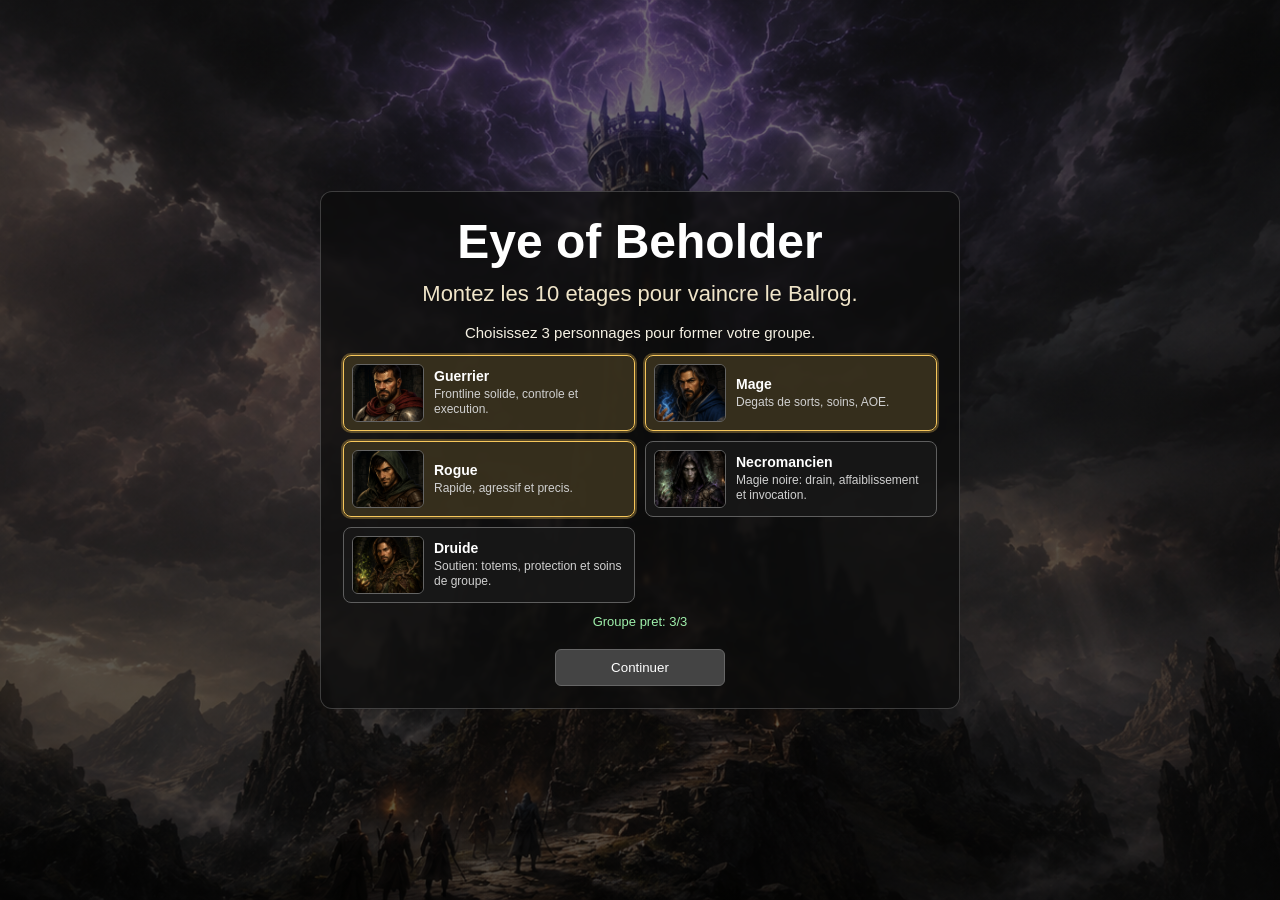
==== index.html @ f9e5e24a "Correction visuelle" ====
﻿<!DOCTYPE html>
<html lang="fr">
<head>
    <meta charset="UTF-8">
    <meta name="viewport" content="width=device-width, initial-scale=1.0">
    <title>Eye of Beholder - Dungeon Crawler</title>
    <link rel="stylesheet" href="css/style.css">
</head>
<body>
    <div id="splash-screen">
        <div id="splash-content">
            <h1>Eye of Beholder</h1>
            <p>Montez les 10 etages pour vaincre le Balrog.</p>
            <p id="splash-party-instructions">Choisissez 3 personnages pour former votre groupe.</p>
            <div id="splash-party-selection"></div>
            <p id="splash-party-status"></p>
            <button id="splash-continue" type="button">Continuer</button>
        </div>
    </div>
    <div id="game-container">
        <div id="main-content">
            <div id="viewport-wrapper">
                <canvas id="game-canvas" width="1280" height="720"></canvas>
                <div id="map-panel">
                    <h3 id="map-panel-title">Plan de l'etage</h3>
                    <div id="map"></div>
                    <div id="controls">
                        <button id="move-up">Haut</button>
                        <button id="move-down">Bas</button>
                        <button id="move-left">Gauche</button>
                        <button id="move-right">Droite</button>
                        <button id="climb-stairs">Monter Escalier</button>
                        <button id="rest">Se Reposer</button>
                        <button id="open-bestiary" type="button">Bestiaire</button>
                    </div>
                </div>
            </div>
            <div id="utility-panel">
                <div id="message-log">
                    <h3>Messages</h3>
                    <div id="messages"></div>
                </div>
            </div>
        </div>
        <div id="character-panel">
            <h3>Personnages</h3>
            <div id="characters"></div>
        </div>
    </div>
    <div id="combat-modal" style="display: none; position: fixed; top: 0; left: 0; width: 100%; height: 100%; background: rgba(0,0,0,0.8); justify-content: center; align-items: center; z-index: 999999;">
        <div id="combat-content" style="background: #333; color: #fff; padding: clamp(10px, 1.4vw, 24px); border-radius: 0; width: 100vw; height: 100vh; min-height: 100vh; max-height: 100vh; overflow-y: auto; display: flex; flex-direction: column; gap: 12px;">
            <div id="combat-modal-monster" style="border: 1px solid #666; padding: 10px; background:#2b2b2b; min-height:84px;">
                <!-- Monster info shown here (top) -->
            </div>

            <div id="combat-modal-center" style="border: 1px solid #666; padding: 10px; background:#222; display:flex; flex:1 1 auto; min-height:0; gap:12px; align-items:stretch;">
                <div id="combat-modal-turn-order" style="width:270px; min-height:160px; border:1px solid #555; border-radius:6px; padding:8px; background:#1a1a1a; display:flex; flex-direction:column;">
                    <h4 style="margin:0 0 8px 0; font-size:14px;">Ordre des tours</h4>
                    <div id="combat-turn-order-list" style="display:flex; flex-direction:column; gap:6px;"></div>
                </div>
                <div id="combat-modal-center-info" style="flex:1 1 auto; min-height:0; display:flex; flex-direction:column;">
                    <div id="combat-modal-active" style="min-height:56px;"></div>
                    <div id="combat-modal-log" style="margin-top:8px; background:#111; padding:6px; color:#fff; min-height:140px; height:auto; flex:1 1 auto; overflow:auto; border-radius:4px;"></div>
                </div>
                <div id="combat-modal-center-actions" style="width:340px; display:grid; grid-template-columns:1fr; gap:8px;">
                    <!-- Action buttons -->
                </div>
            </div>

            <div id="combat-modal-characters" style="border: 1px solid #666; padding: 10px; background:#2b2b2b; display:flex; flex-wrap:wrap; gap:10px; justify-content:center; align-items:stretch; min-height:0; max-height:min(32vh, 300px); overflow-y:auto; overflow-x:hidden;">
                <!-- Character stats displayed here (bottom) -->
            </div>
        </div>
    </div>
    <div id="level-up-modal" style="display: none;">
        <div id="level-up-content">
            <h2>Niveau Superieur !</h2>
            <div id="level-up-info"></div>
            <div id="level-up-choices"></div>
        </div>
    </div>
    <div id="inventory-modal" style="display: none;">
        <div id="inventory-content">
            <h2>Fiche personnage</h2>
            <div id="inventory-character-name"></div>
            <div id="inventory-layout">
                <div class="inventory-section">
                    <h3>Equipement</h3>
                    <div id="inventory-slots"></div>
                </div>
                <div class="inventory-section">
                    <h3 id="inventory-picker-title">Inventaire</h3>
                    <div id="inventory-picker"></div>
                </div>
            </div>
            <button id="inventory-close" type="button">Fermer</button>
        </div>
    </div>
    <div id="chest-modal" style="display: none;">
        <div id="chest-content">
            <h2>Coffre cache</h2>
            <img id="chest-modal-image" src="Images/coffre.png" alt="Coffre cache">
            <div id="chest-modal-description"></div>
            <div id="chest-modal-options"></div>
        </div>
    </div>
    <div id="game-over-modal" style="display: none;">
        <div id="game-over-content">
            <h2>Game Over</h2>
            <p>Tous les heros sont morts. L aventure est terminee.</p>
            <button id="game-over-restart" type="button">Recommencer</button>
        </div>
    </div>
    <script src="js/character.js"></script>
    <script src="js/dungeon.js"></script>
    <script src="js/combat.js"></script>
    <script src="js/game.js"></script>
</body>
</html>
---- css/style.css ----
﻿* {
    box-sizing: border-box;
}

html, body {
    width: 100%;
    height: 100%;
    margin: 0;
}

body {
    font-family: Arial, sans-serif;
    background-color: #000;
    color: #fff;
    overflow: hidden;
}

#splash-screen {
    position: fixed;
    inset: 0;
    z-index: 2000000;
    display: flex;
    justify-content: center;
    align-items: center;
    background:
        linear-gradient(rgba(0, 0, 0, 0.55), rgba(0, 0, 0, 0.65)),
        url('../Images/splashScreend.png') center/cover no-repeat;
}

#splash-content {
    width: min(640px, 92vw);
    padding: 22px;
    border-radius: 12px;
    border: 1px solid rgba(255, 255, 255, 0.2);
    background: rgba(12, 12, 12, 0.75);
    text-align: center;
    backdrop-filter: blur(2px);
}

#splash-content h1 {
    margin: 0 0 10px;
    font-size: clamp(30px, 5vw, 48px);
}

#splash-content p {
    margin: 0;
    font-size: clamp(16px, 2.4vw, 22px);
    line-height: 1.35;
    color: #f0e5c9;
}

#splash-party-instructions {
    margin-top: 14px !important;
    font-size: 15px !important;
    color: #f5f1e3 !important;
}

#splash-party-selection {
    margin-top: 12px;
    display: grid;
    grid-template-columns: repeat(2, minmax(0, 1fr));
    gap: 10px;
}

.splash-class-card {
    width: 100%;
    border: 1px solid #5e5e5e;
    background: rgba(24, 24, 24, 0.9);
    border-radius: 8px;
    padding: 8px;
    display: flex;
    align-items: center;
    gap: 10px;
    text-align: left;
    transition: border-color 0.15s ease, box-shadow 0.15s ease, background-color 0.15s ease;
}

.splash-class-card:hover {
    background: rgba(36, 36, 36, 0.95);
}

.splash-class-card.selected {
    border-color: #f7c75b;
    box-shadow: 0 0 0 2px rgba(247, 199, 91, 0.3);
    background: rgba(58, 50, 30, 0.9);
}

.splash-class-portrait {
    width: 72px;
    height: 58px;
    border: 1px solid #646464;
    border-radius: 6px;
    object-fit: cover;
    object-position: center 30%;
    flex-shrink: 0;
}

.splash-class-text {
    display: flex;
    flex-direction: column;
    gap: 3px;
    min-width: 0;
}

.splash-class-text strong {
    font-size: 14px;
    color: #fff;
}

.splash-class-text span {
    font-size: 12px;
    color: #d0d0d0;
    line-height: 1.25;
}

#splash-party-status {
    margin-top: 10px !important;
    font-size: 13px !important;
    color: #ffb6b6 !important;
    min-height: 18px;
}

#splash-party-status.ready {
    color: #9ff0ab !important;
}

#splash-continue {
    margin-top: 18px;
    min-width: 170px;
}

#splash-continue:disabled {
    opacity: 0.45;
    cursor: not-allowed;
}

h3 {
    margin: 0 0 8px;
    font-size: 16px;
}

#game-container {
    width: 100vw;
    height: 100vh;
    padding: 10px;
    display: flex;
    flex-direction: column;
    gap: 10px;
}

#main-content {
    flex: 1;
    min-height: 0;
    display: flex;
    gap: 10px;
}

#viewport-wrapper {
    position: relative;
    flex: 1;
    min-width: 0;
    min-height: 0;
    border: 1px solid #2f2f2f;
    border-radius: 10px;
    overflow: hidden;
    background: #111;
}

#game-canvas {
    display: block;
    width: 100%;
    height: 100%;
    background-color: #111;
}

#map-panel {
    position: absolute;
    top: 12px;
    left: 12px;
    width: min(920px, calc(100% - 24px));
    padding: 20px;
    border: 1px solid #3a3a3a;
    border-radius: 10px;
    background: rgba(20, 20, 20, 0.92);
    backdrop-filter: blur(2px);
    z-index: 2;
}

#map {
    display: grid;
    grid-template-columns: repeat(4, 1fr);
    grid-template-rows: repeat(3, 102px);
    gap: 11px;
    background-color: #0b0b0b;
    padding: 14px;
    border-radius: 8px;
    margin-bottom: 16px;
}

.room {
    width: 100%;
    height: 100%;
    background-color: #444;
    background-image: url('../Images/pierre.png');
    background-size: cover;
    background-position: center;
    background-repeat: no-repeat;
    border: 1px solid #666;
    border-radius: 4px;
    display: flex;
    align-items: center;
    justify-content: center;
    color: #141414;
    font-weight: 700;
    font-size: 28px;
    text-shadow: 0 1px 0 rgba(255, 255, 255, 0.35);
}

.room.current {
    background-image: url('../Images/BandeHeroes.png');
    background-size: cover;
    background-position: center;
    background-repeat: no-repeat;
    border-color: #6be399;
    box-shadow:
        inset 0 0 0 2px rgba(0, 255, 120, 0.95),
        0 0 8px rgba(63, 234, 142, 0.45);
}

.room.stairs {
    background-image: url('../Images/escalier.png');
    background-size: cover;
    background-position: center;
    background-repeat: no-repeat;
    border-color: #c7a85c;
    box-shadow: inset 0 0 0 1px rgba(255, 210, 120, 0.35);
}

.room.stairs.monster {
    background-image: url('../Images/escalier.png');
    background-size: cover;
    background-position: center;
    background-repeat: no-repeat;
}

.room.stairs.current {
    background-image: url('../Images/BandeHeroes.png');
    background-size: cover;
    background-position: center;
    background-repeat: no-repeat;
    box-shadow:
        inset 0 0 0 2px rgba(0, 255, 120, 0.95),
        0 0 8px rgba(63, 234, 142, 0.45);
}

.room.monster {
    background-image: url('../Images/BandeMonstre.png');
    background-size: cover;
    background-position: center;
    background-repeat: no-repeat;
    border-color: #d2b76f;
    box-shadow: inset 0 0 0 1px rgba(210, 183, 111, 0.45);
    color: #ffffff;
    text-shadow:
        0 2px 2px rgba(0, 0, 0, 0.95),
        0 0 6px rgba(0, 0, 0, 0.9);
}

.room.monster.current {
    background-image: url('../Images/BandeHeroes.png');
    background-size: cover;
    background-position: center;
    background-repeat: no-repeat;
    box-shadow:
        inset 0 0 0 2px rgba(0, 255, 120, 0.95),
        0 0 8px rgba(63, 234, 142, 0.45);
}

.room.rest {
    background-image: url('../Images/pierre.png');
    background-size: cover;
    background-position: center;
    background-repeat: no-repeat;
    border-color: #7ac7cf;
    box-shadow: inset 0 0 0 1px rgba(122, 199, 207, 0.4);
}

.room.rest.current {
    background-image: url('../Images/BandeHeroes.png');
    background-size: cover;
    background-position: center;
    background-repeat: no-repeat;
    box-shadow:
        inset 0 0 0 2px rgba(0, 255, 120, 0.95),
        0 0 8px rgba(63, 234, 142, 0.45);
}

#controls {
    display: grid;
    grid-template-columns: repeat(3, 1fr);
    grid-template-areas:
        '. up .'
        'left down right'
        'stairs rest rest'
        'bestiary bestiary bestiary';
    gap: 6px;
}

#move-up {
    grid-area: up;
}

#move-down {
    grid-area: down;
}

#move-left {
    grid-area: left;
}

#move-right {
    grid-area: right;
}

#climb-stairs {
    grid-area: stairs;
}

#rest {
    grid-area: rest;
}

#open-bestiary {
    grid-area: bestiary;
}

#utility-panel {
    width: 340px;
    max-width: 34vw;
    min-width: 280px;
    min-height: 0;
    display: flex;
    flex-direction: column;
    gap: 10px;
}

#message-log {
    background-color: #1f1f1f;
    border: 1px solid #333;
    border-radius: 10px;
    padding: 10px;
}

#message-log {
    flex: 1;
    min-height: 0;
    display: flex;
    flex-direction: column;
}

#messages {
    flex: 1;
    min-height: 0;
    overflow-y: auto;
    background-color: #101010;
    border-radius: 6px;
    padding: 8px;
}

#character-panel {
    background-color: #1c1c1c;
    border: 1px solid #2f2f2f;
    border-radius: 10px;
    padding: 10px;
    display: flex;
    flex-direction: column;
    min-height: 210px;
    max-height: 38vh;
    overflow: hidden;
}

#characters {
    display: flex;
    flex-direction: row;
    gap: 10px;
    overflow-x: auto;
    overflow-y: hidden;
    padding-bottom: 4px;
}

.character {
    flex: 0 0 280px;
    margin-bottom: 0;
    padding: 10px;
    background-color: #333;
    border: 1px solid #4a4a4a;
    border-radius: 8px;
}

.character-portrait {
    width: 100%;
    height: 140px;
    object-fit: cover;
    object-position: center;
    border-radius: 6px;
    border: 1px solid #555;
    margin-bottom: 8px;
    display: block;
}

.resource-bars {
    margin: 0 0 8px;
    display: flex;
    flex-direction: column;
    gap: 5px;
}

.resource-bars.compact {
    margin: 4px 0 0;
    gap: 4px;
}

.resource-block {
    display: flex;
    flex-direction: column;
    gap: 2px;
}

.resource-row {
    display: flex;
    justify-content: space-between;
    align-items: center;
    font-size: 11px;
    line-height: 1.2;
    color: #d8d8d8;
}

.resource-bars.compact .resource-row {
    font-size: 10px;
}

.resource-bar {
    width: 100%;
    height: 8px;
    border-radius: 999px;
    overflow: hidden;
    border: 1px solid #555;
    background-color: #191919;
}

.resource-bars.compact .resource-bar {
    height: 7px;
}

.resource-fill {
    height: 100%;
    border-radius: inherit;
    transition: width 0.2s ease;
}

.resource-fill-health {
    background: linear-gradient(90deg, #5bd972 0%, #2f994e 100%);
}

.resource-fill-mana {
    background: linear-gradient(90deg, #6ec9ff 0%, #2f69dd 100%);
}

.character-equipment {
    margin-top: 6px;
    font-size: 12px;
    line-height: 1.4;
    color: #ddd;
}

.debuff-status {
    color: #ff9d9d;
    font-size: 12px;
}

.skill-cooldown {
    color: #ffd58a;
    font-size: 12px;
}

.equipped-none {
    color: #999;
}

.equipped-item {
    font-weight: 600;
    display: inline-flex;
    align-items: center;
    gap: 6px;
}

.rarity-tag {
    display: inline-block;
    margin-left: 4px;
    padding: 1px 7px;
    border-radius: 999px;
    border: 1px solid currentColor;
    font-size: 10px;
    letter-spacing: 0.4px;
    text-transform: uppercase;
}

.rarity-common {
    color: #dadada;
}

.rarity-rare {
    color: #5ab3ff;
}

.rarity-epic {
    color: #ffc857;
}

.inventory-button {
    margin-top: 8px;
    width: 100%;
}

#inventory-character-name {
    margin-bottom: 0;
}

#inventory-layout {
    display: grid;
    grid-template-columns: 1fr 1fr;
    gap: 12px;
    flex: 1;
    min-height: 0;
}

.inventory-section {
    background-color: #1b1b1b;
    border: 1px solid #3b3b3b;
    border-radius: 8px;
    padding: 10px;
    display: flex;
    flex-direction: column;
    min-height: 0;
}

.inventory-section h3 {
    margin: 0 0 8px;
    font-size: 22px;
}

.inventory-character-card {
    display: grid;
    grid-template-columns: 220px 1fr;
    gap: 12px;
    background-color: #292929;
    border: 1px solid #474747;
    border-radius: 8px;
    padding: 10px;
    margin-bottom: 12px;
}

.inventory-character-portrait {
    width: 100%;
    height: 220px;
    object-fit: cover;
    object-position: center;
    border-radius: 6px;
    border: 1px solid #666;
    display: block;
}

.inventory-character-meta h3 {
    margin: 0 0 8px;
    font-size: 23px;
}

.inventory-character-meta h3 span {
    font-size: 17px;
    color: #c8c8c8;
    font-weight: 400;
}

.inventory-rename-row {
    display: flex;
    align-items: center;
    gap: 8px;
    margin-bottom: 8px;
}

.inventory-rename-row label {
    font-size: 12px;
    color: #c8c8c8;
    min-width: 36px;
}

.inventory-rename-row input {
    flex: 1;
    min-width: 0;
    background: #151515;
    color: #fff;
    border: 1px solid #575757;
    border-radius: 6px;
    padding: 8px 10px;
    font-size: 13px;
}

.inventory-rename-row input:focus {
    outline: none;
    border-color: #f7c75b;
    box-shadow: 0 0 0 2px rgba(247, 199, 91, 0.2);
}

.inventory-rename-row button {
    padding: 8px 10px;
    min-height: 0;
    font-size: 12px;
}

.inventory-stat-grid {
    display: grid;
    grid-template-columns: repeat(3, minmax(0, 1fr));
    gap: 8px;
    margin-bottom: 8px;
}

.inventory-stat {
    background-color: #1a1a1a;
    border: 1px solid #3f3f3f;
    border-radius: 6px;
    padding: 6px;
    display: flex;
    flex-direction: column;
    gap: 4px;
}

.inventory-stat span {
    font-size: 14px;
    color: #b8b8b8;
    line-height: 1.25;
}

.inventory-stat strong {
    font-size: 15px;
}

.inventory-status {
    margin-top: 6px;
    color: #ffb3b3;
    font-size: 12px;
}

#inventory-slots {
    display: flex;
    flex-direction: column;
    gap: 8px;
    overflow-y: auto;
    min-height: 0;
}

.inventory-slot-row {
    display: flex;
    justify-content: space-between;
    align-items: center;
    gap: 10px;
    background-color: #333;
    border: 1px solid #555;
    border-radius: 6px;
    padding: 8px;
    text-align: left;
}

.inventory-slot-row.selected {
    border-color: #f7c75b;
    box-shadow: 0 0 0 1px rgba(247, 199, 91, 0.35);
    background-color: #35301f;
}

.inventory-slot-row span {
    font-size: 15px;
}

#inventory-picker {
    margin-top: 0;
    display: flex;
    flex-direction: column;
    gap: 8px;
    text-align: left;
    overflow-y: auto;
    min-height: 0;
}

.inventory-picker-toolbar {
    display: flex;
    justify-content: space-between;
    align-items: center;
    gap: 8px;
}

.inventory-picker-toolbar span {
    color: #ddd;
    font-size: 15px;
}

.inventory-picker-toolbar button {
    padding: 6px 10px;
    min-height: 0;
    font-size: 14px;
}

.inventory-hint {
    margin: 0;
    color: #c9c9c9;
    font-size: 15px;
}

.inventory-empty {
    margin: 0;
    color: #9f9f9f;
    font-size: 15px;
}

.inventory-item-row {
    display: flex;
    justify-content: space-between;
    align-items: center;
    gap: 10px;
    border: 1px solid #474747;
    background-color: #2e2e2e;
    border-radius: 6px;
    padding: 7px 8px;
}

.inventory-item-icon {
    width: 48px;
    height: 48px;
    object-fit: contain;
    object-position: center;
    border-radius: 5px;
    border: 1px solid #5b5b5b;
    background: #1f1f1f;
    padding: 3px;
    flex-shrink: 0;
}

.inventory-picker-item-icon {
    width: 42px;
    height: 42px;
    object-fit: contain;
    object-position: center;
    border-radius: 5px;
    border: 1px solid #5b5b5b;
    background: #1f1f1f;
    padding: 2px;
    flex-shrink: 0;
}

.inventory-inline-icon {
    width: 28px;
    height: 28px;
    object-fit: contain;
    object-position: center;
    border-radius: 4px;
    border: 1px solid #5b5b5b;
    background: #1f1f1f;
    padding: 1px;
    flex-shrink: 0;
}

.inventory-item-main {
    display: flex;
    flex-direction: column;
    gap: 3px;
    min-width: 0;
}

.inventory-item-type {
    font-size: 13px;
    color: #b8b8b8;
}

.inventory-item-actions {
    display: flex;
    align-items: center;
    gap: 8px;
}

.inventory-item-qty {
    font-size: 15px;
    color: #d4d4d4;
    font-weight: 600;
}

.inventory-picker-item-row {
    display: flex;
    align-items: center;
    gap: 8px;
}

.inventory-picker-item-row .inventory-main-action {
    flex: 1;
    text-align: left;
    display: inline-flex;
    align-items: center;
    gap: 8px;
}

.inventory-picker-item-label {
    min-width: 0;
    font-size: 16px;
}

#inventory-picker button.rarity-common {
    border-color: #9a9a9a;
}

#inventory-picker button.rarity-rare {
    border-color: #5ab3ff;
    box-shadow: 0 0 0 1px rgba(90, 179, 255, 0.35);
}

#inventory-picker button.rarity-epic {
    border-color: #ffc857;
    box-shadow: 0 0 0 1px rgba(255, 200, 87, 0.35);
}

button {
    padding: 10px;
    background-color: #444;
    color: #fff;
    border: 1px solid #666;
    border-radius: 6px;
    cursor: pointer;
}

button:hover {
    background-color: #666;
}

#level-up-choices button, #inventory-picker button, #inventory-close, .inventory-slot-row button {
    background-color: #555;
    color: #fff;
    padding: 11px 16px;
    border: 1px solid #777;
    border-radius: 5px;
    cursor: pointer;
    font-size: 15px;
    min-height: 44px;
}

#level-up-choices button:hover, #inventory-picker button:hover, #inventory-close:hover, .inventory-slot-row button:hover {
    background-color: #777;
}

#inventory-picker .inventory-drop-button {
    min-height: 0;
    padding: 6px 9px;
    font-size: 12px;
    line-height: 1.1;
    background-color: #6b2f2f;
    border-color: #a55d5d;
    flex: 0 0 auto;
}

#inventory-picker .inventory-drop-button:hover {
    background-color: #8a3d3d;
}

#level-up-choices {
    margin-top: 10px;
    display: flex;
    flex-direction: column;
    gap: 10px;
    text-align: left;
}

#level-up-choices button:disabled {
    opacity: 0.45;
    cursor: not-allowed;
}

.level-up-points-remaining {
    font-size: 14px;
    color: #f7c75b;
    font-weight: 700;
}

.level-up-stat-list {
    display: flex;
    flex-direction: column;
    gap: 8px;
}

.level-up-stat-row {
    display: flex;
    justify-content: space-between;
    align-items: center;
    gap: 10px;
    padding: 8px;
    border: 1px solid #3f3f3f;
    border-radius: 6px;
    background-color: #1a1a1a;
}

.level-up-stat-label {
    display: flex;
    flex-direction: column;
    gap: 2px;
}

.level-up-stat-label strong {
    font-size: 14px;
}

.level-up-stat-label span {
    font-size: 12px;
    color: #b8b8b8;
}

.level-up-stat-controls {
    display: flex;
    align-items: center;
    gap: 8px;
}

.level-up-stat-controls button {
    width: 34px;
    min-height: 34px;
    padding: 0;
    font-size: 18px;
    line-height: 1;
}

.level-up-stat-value {
    min-width: 24px;
    text-align: center;
    font-weight: 700;
}

.level-up-progression-section {
    display: flex;
    flex-direction: column;
    gap: 8px;
    margin-top: 2px;
    padding: 10px;
    border: 1px solid #3f3f3f;
    border-radius: 6px;
    background-color: #171717;
}

.level-up-progression-title {
    margin: 0;
    font-size: 15px;
}

.level-up-progression-subtitle {
    margin: 0;
    font-size: 12px;
    color: #b8b8b8;
}

.level-up-progression-list {
    display: flex;
    flex-direction: column;
    gap: 7px;
}

.level-up-progression-option {
    text-align: left;
    display: flex;
    flex-direction: column;
    gap: 3px;
}

.level-up-progression-option strong {
    font-size: 14px;
}

.level-up-progression-option span {
    font-size: 12px;
    color: #d4d4d4;
}

.level-up-progression-option.selected {
    border-color: #f7c75b;
    background-color: #665128;
}

.level-up-progression-selected {
    font-size: 12px;
    color: #f7c75b;
    font-weight: 700;
}

.level-up-progression-empty {
    padding: 8px;
    font-size: 12px;
    border: 1px dashed #525252;
    border-radius: 5px;
    color: #b8b8b8;
}

.level-up-confirm {
    margin-top: 2px;
}

#combat-modal, #level-up-modal, #inventory-modal, #chest-modal, #game-over-modal {
    position: fixed;
    top: 0;
    left: 0;
    width: 100%;
    height: 100%;
    background-color: rgba(0, 0, 0, 0.8);
    display: flex;
    justify-content: center;
    align-items: center;
    z-index: 10000;
}

#combat-content, #level-up-content, #inventory-content, #chest-content, #game-over-content {
    background-color: #222;
    color: #fff;
    padding: 20px;
    border-radius: 10px;
    width: 450px;
    text-align: center;
    max-height: 80vh;
    overflow-y: auto;
    min-height: 300px;
    display: flex;
    flex-direction: column;
}

#inventory-content {
    width: min(1400px, 98vw);
    min-height: 760px;
    max-height: 96vh;
    text-align: left;
    gap: 0;
    font-size: 16px;
}

#chest-content {
    width: min(620px, 92vw);
    min-height: 0;
    max-height: 90vh;
    text-align: center;
    gap: 10px;
    background-color: #1f1a15;
    border: 1px solid #6b5236;
}

#game-over-content {
    width: min(560px, 92vw);
    min-height: 0;
    gap: 12px;
    background: linear-gradient(180deg, #2b1616 0%, #1d1212 100%);
    border: 1px solid #7b3636;
}

#game-over-content h2 {
    margin: 0;
    font-size: 36px;
    color: #ff9b9b;
}

#game-over-content p {
    margin: 0;
    font-size: 18px;
    line-height: 1.35;
}

#chest-content h2 {
    margin: 0;
}

#chest-modal-image {
    width: min(100%, 480px);
    max-height: 240px;
    object-fit: cover;
    object-position: center;
    border-radius: 8px;
    border: 1px solid #8b6a43;
    align-self: center;
}

#chest-modal-description {
    background: #2b231b;
    border: 1px solid #5f4d39;
    border-radius: 8px;
    padding: 10px;
    color: #f3e6cc;
    text-align: left;
    font-size: 14px;
    line-height: 1.4;
}

#chest-modal-options {
    display: flex;
    flex-direction: column;
    gap: 8px;
}

#chest-modal-options button {
    text-align: left;
}

#chest-modal-options button.chest-danger {
    background-color: #6b2f2f;
    border-color: #a55d5d;
}

#chest-modal-options button.chest-danger:hover {
    background-color: #8a3d3d;
}

#inventory-content h2 {
    margin: 0 0 12px;
    font-size: 30px;
}

#inventory-close {
    margin-top: 12px;
}

#combat-modal-info {
    margin-bottom: 20px;
    min-height: 80px;
    color: #fff;
}

#combat-modal-actions {
    display: grid;
    grid-template-columns: repeat(2, 1fr);
    gap: 8px;
    margin-top: 15px;
    flex-grow: 1;
}

#combat-modal-monster,
#combat-modal-center,
#combat-modal-center-info {
    color: #fff;
}

#combat-modal-monster {
    display: flex;
    flex-wrap: wrap;
    gap: 10px;
    justify-content: center;
    align-items: stretch;
    max-height: min(34vh, 320px);
    overflow-y: auto;
    overflow-x: hidden;
    padding-right: 4px;
}

#combat-modal-log {
    font-size: 13px;
    line-height: 1.35;
    text-align: left;
    white-space: pre-wrap;
    overflow-wrap: anywhere;
}

#combat-modal-log > div {
    margin-bottom: 2px;
}

#combat-modal-log > div:last-child {
    margin-bottom: 0;
}

#combat-modal-center-actions {
    align-content: start;
    align-items: start;
    grid-auto-rows: max-content;
}

#combat-modal-center-actions button {
    background-color: #666;
    color: #fff;
    padding: 10px;
    border-radius: 5px;
    border: 1px solid #888;
    cursor: pointer;
}

#combat-turn-order-list {
    max-height: 420px;
    overflow-y: auto;
    padding-right: 2px;
}

.turn-order-item {
    display: flex;
    align-items: center;
    gap: 8px;
    padding: 6px;
    border-radius: 6px;
    border: 1px solid #444;
    background: #262626;
}

.turn-order-item.turn-order-character {
    border-left: 3px solid #4f8bdc;
}

.turn-order-item.turn-order-monster {
    border-left: 3px solid #b95757;
}

.turn-order-item.turn-order-summon {
    border-left: 3px solid #6dbb76;
}

.turn-order-item.active {
    border-color: #f7c75b;
    box-shadow: 0 0 0 2px rgba(247, 199, 91, 0.35);
    background: #3a331f;
}

.turn-order-portrait {
    width: 36px;
    height: 36px;
    border-radius: 4px;
    border: 1px solid #666;
    object-fit: cover;
    object-position: center;
    display: block;
    flex-shrink: 0;
}

.turn-order-meta {
    display: flex;
    flex-direction: column;
    align-items: flex-start;
    min-width: 0;
}

.turn-order-name {
    font-size: 12px;
    line-height: 1.2;
    white-space: nowrap;
    overflow: hidden;
    text-overflow: ellipsis;
    max-width: 110px;
}

.turn-order-initiative {
    font-size: 10px;
    color: #bbb;
    line-height: 1.2;
}

.turn-order-empty {
    color: #999;
    font-size: 12px;
}

#combat-modal-characters .character-mini {
    background-color: #333;
    padding: 8px;
    border-radius: 6px;
    min-width: 260px;
    width: clamp(260px, 30vw, 420px);
    max-width: 420px;
    min-height: 250px;
    flex: 0 1 clamp(260px, 30vw, 420px);
    border: 1px solid #555;
    transition: border-color 0.2s ease, box-shadow 0.2s ease, background-color 0.2s ease;
    display: flex;
    flex-direction: column;
    gap: 6px;
    text-align: left;
}

#combat-modal-characters .character-mini.active-turn {
    border-color: #f7c75b;
    box-shadow: 0 0 0 2px rgba(247, 199, 91, 0.35);
    background-color: #3a331f;
}

#combat-modal-characters .character-mini.summoned-ally-mini {
    border-color: #4e8a57;
    background-color: #29342b;
}

.combat-character-summary-row {
    display: flex;
    align-items: flex-start;
    justify-content: space-between;
    gap: 8px;
}

.combat-character-identity {
    flex: 0 1 42%;
    min-width: 0;
    display: flex;
    flex-direction: column;
    align-items: flex-start;
    text-align: left;
}

.combat-character-name {
    display: block;
    width: 100%;
    font-size: 13px;
    line-height: 1.2;
    white-space: nowrap;
    overflow: hidden;
    text-overflow: ellipsis;
}

.combat-character-role {
    margin-top: 2px;
    font-size: 11px;
    color: #d0d0d0;
    line-height: 1.2;
}

.combat-character-bars {
    flex: 1 1 58%;
    min-width: 0;
}

.combat-character-bars .resource-bars.compact {
    margin: 0;
}

.combat-character-statuses {
    margin-top: 2px;
    display: flex;
    flex-direction: column;
    gap: 2px;
    font-size: 11px;
    line-height: 1.25;
    color: #dddddd;
}

.combat-portrait-wrap {
    position: relative;
    display: block;
    overflow: visible;
}

.combat-character-portrait {
    width: 100%;
    height: auto;
    aspect-ratio: 20 / 9;
    object-fit: cover;
    object-position: center 30%;
    border-radius: 5px;
    border: 1px solid #666;
    margin-bottom: 6px;
    display: block;
}

.character-portrait.status-infected,
.inventory-character-portrait.status-infected,
.combat-character-portrait.status-infected {
    filter: saturate(1.08) hue-rotate(-14deg) brightness(0.96);
    box-shadow: 0 0 0 1px rgba(140, 255, 154, 0.42), 0 0 12px rgba(74, 196, 96, 0.22);
}

.combat-character-portrait.damage-hit,
.combat-monster-portrait.damage-hit {
    animation: damage-hit-flash 420ms ease-out;
}

.combat-damage-number {
    position: absolute;
    left: 50%;
    top: 50%;
    transform: translate(-50%, -50%);
    color: #ff2e2e;
    font-size: 26px;
    font-weight: 900;
    line-height: 1;
    text-shadow: 0 0 2px #000, 0 0 8px rgba(0, 0, 0, 0.9);
    pointer-events: none;
    z-index: 2;
    animation: combat-damage-float 640ms ease-out forwards;
}

@keyframes damage-hit-flash {
    0% {
        transform: translateX(0) scale(1);
        filter: brightness(1);
    }
    18% {
        transform: translateX(-4px) scale(1.03);
        filter: brightness(1.75) saturate(1.3);
    }
    36% {
        transform: translateX(4px) scale(1.03);
    }
    54% {
        transform: translateX(-3px) scale(1.02);
    }
    72% {
        transform: translateX(2px) scale(1.01);
    }
    100% {
        transform: translateX(0) scale(1);
        filter: brightness(1);
    }
}

@keyframes combat-damage-float {
    0% {
        opacity: 0;
        transform: translate(-50%, -40%) scale(0.7);
    }
    15% {
        opacity: 1;
        transform: translate(-50%, -60%) scale(1.05);
    }
    70% {
        opacity: 1;
        transform: translate(-50%, -105%) scale(1);
    }
    100% {
        opacity: 0;
        transform: translate(-50%, -145%) scale(0.92);
    }
}

.combat-monster-row {
    display: flex;
    flex-direction: column;
    align-items: stretch;
    gap: 10px;
    padding: 8px;
    border: 1px solid #555;
    border-radius: 6px;
    background-color: #333;
    min-width: 230px;
    width: clamp(230px, 28vw, 340px);
    max-width: 340px;
    min-height: 220px;
    flex: 0 1 clamp(230px, 28vw, 340px);
}

.combat-monster-row + .combat-monster-row {
    border-top: none;
}

.combat-monster-portrait {
    width: 100%;
    height: auto;
    aspect-ratio: 20 / 9;
    object-fit: cover;
    object-position: center 30%;
    border-radius: 5px;
    border: 1px solid #666;
    display: block;
    margin-bottom: 6px;
}

.combat-monster-row .combat-portrait-wrap {
    width: 100%;
    height: auto;
}

.combat-monster-details {
    line-height: 1.35;
    color: #f1f1f1;
    font-size: 13px;
}

@media (max-width: 1100px) {
    body {
        overflow: auto;
    }

    #game-container {
        height: auto;
        min-height: 100vh;
    }

    #main-content {
        flex-direction: column;
    }

    #viewport-wrapper {
        min-height: 55vh;
    }

    #utility-panel {
        width: 100%;
        max-width: none;
        min-width: 0;
        flex-direction: row;
    }

    #message-log {
        flex: 1;
        min-height: 220px;
    }

    #character-panel {
        max-height: none;
    }

    .character {
        flex-basis: 240px;
    }
}

@media (max-width: 760px) {
    #splash-content {
        width: min(96vw, 640px);
        padding: 14px;
    }

    #splash-party-selection {
        grid-template-columns: 1fr;
    }

    #utility-panel {
        flex-direction: column;
    }

    #map-panel {
        position: static;
        width: 100%;
        max-width: none;
        border-radius: 0;
        border-left: none;
        border-right: none;
        border-top: none;
        margin-top: 0;
    }

    #viewport-wrapper {
        display: flex;
        flex-direction: column;
    }

    #game-canvas {
        height: 52vh;
    }
}

@media (max-width: 900px) {
    .combat-monster-row {
        min-width: 160px;
        min-height: 190px;
        width: clamp(160px, 46vw, 260px);
        max-width: 260px;
        flex: 0 1 clamp(160px, 46vw, 260px);
    }

    .combat-monster-portrait {
        aspect-ratio: 2 / 1;
    }

    #combat-modal-characters .character-mini {
        min-width: 160px;
        min-height: 210px;
        width: clamp(160px, 46vw, 260px);
        max-width: 260px;
        flex: 0 1 clamp(160px, 46vw, 260px);
    }

    .combat-character-portrait {
        aspect-ratio: 2 / 1;
    }

    .combat-character-summary-row {
        gap: 6px;
    }

    .combat-character-name {
        font-size: 12px;
    }

    .combat-character-role {
        font-size: 10px;
    }

    .combat-character-statuses {
        font-size: 10px;
    }

    #combat-modal-center {
        flex-direction: column;
    }

    #combat-modal-turn-order {
        width: 100% !important;
    }

    #combat-turn-order-list {
        max-height: none;
        display: grid;
        grid-template-columns: repeat(auto-fill, minmax(135px, 1fr));
        gap: 6px;
    }

    .turn-order-name {
        max-width: 100%;
    }
}

@media (max-width: 1000px) {
    #inventory-layout {
        grid-template-columns: 1fr;
    }

    .inventory-character-card {
        grid-template-columns: 180px 1fr;
    }

    .inventory-stat-grid {
        grid-template-columns: repeat(2, minmax(0, 1fr));
    }

    #inventory-content {
        min-height: 0;
    }
}

@media (max-width: 680px) {
    .inventory-character-card {
        grid-template-columns: 1fr;
    }

    .inventory-character-portrait {
        height: 190px;
    }

    .inventory-rename-row {
        flex-wrap: wrap;
    }

    .inventory-rename-row label {
        min-width: 100%;
    }
}

body.bestiary-page {
    overflow: auto;
    background: radial-gradient(circle at top, #1f1f1f 0%, #090909 62%);
}

.bestiary-layout {
    min-height: 100vh;
    padding: 18px;
    display: flex;
    flex-direction: column;
    gap: 14px;
}

.bestiary-header {
    display: flex;
    justify-content: space-between;
    align-items: center;
    gap: 10px;
}

.bestiary-header h1 {
    margin: 0;
    font-size: 28px;
}

.bestiary-subtitle {
    margin: 4px 0 0;
    color: #cbcbcb;
    font-size: 14px;
}

.bestiary-link {
    color: #fff;
    text-decoration: none;
    border: 1px solid #666;
    border-radius: 6px;
    padding: 8px 12px;
    background: #343434;
}

.bestiary-link:hover {
    background: #4e4e4e;
}

.bestiary-table-wrap {
    border: 1px solid #3a3a3a;
    border-radius: 10px;
    overflow: auto;
    background: rgba(20, 20, 20, 0.9);
}

.bestiary-table {
    width: 100%;
    border-collapse: collapse;
    min-width: 760px;
}

.bestiary-table th,
.bestiary-table td {
    border-bottom: 1px solid #3f3f3f;
    padding: 10px;
    text-align: left;
    vertical-align: top;
}

.bestiary-table th {
    background: #191919;
    font-size: 13px;
    letter-spacing: 0.2px;
}

.bestiary-table tr:last-child td {
    border-bottom: none;
}

.bestiary-monster-cell {
    display: flex;
    align-items: center;
    gap: 10px;
}

.bestiary-monster-image {
    width: 66px;
    height: 66px;
    object-fit: cover;
    object-position: center;
    border-radius: 6px;
    border: 1px solid #666;
    flex-shrink: 0;
}

.bestiary-abilities {
    margin: 0;
    padding-left: 16px;
}

.bestiary-abilities li {
    margin: 0 0 4px;
}

@media (max-width: 820px) {
    .bestiary-layout {
        padding: 12px;
    }

    .bestiary-header {
        flex-direction: column;
        align-items: flex-start;
    }
}
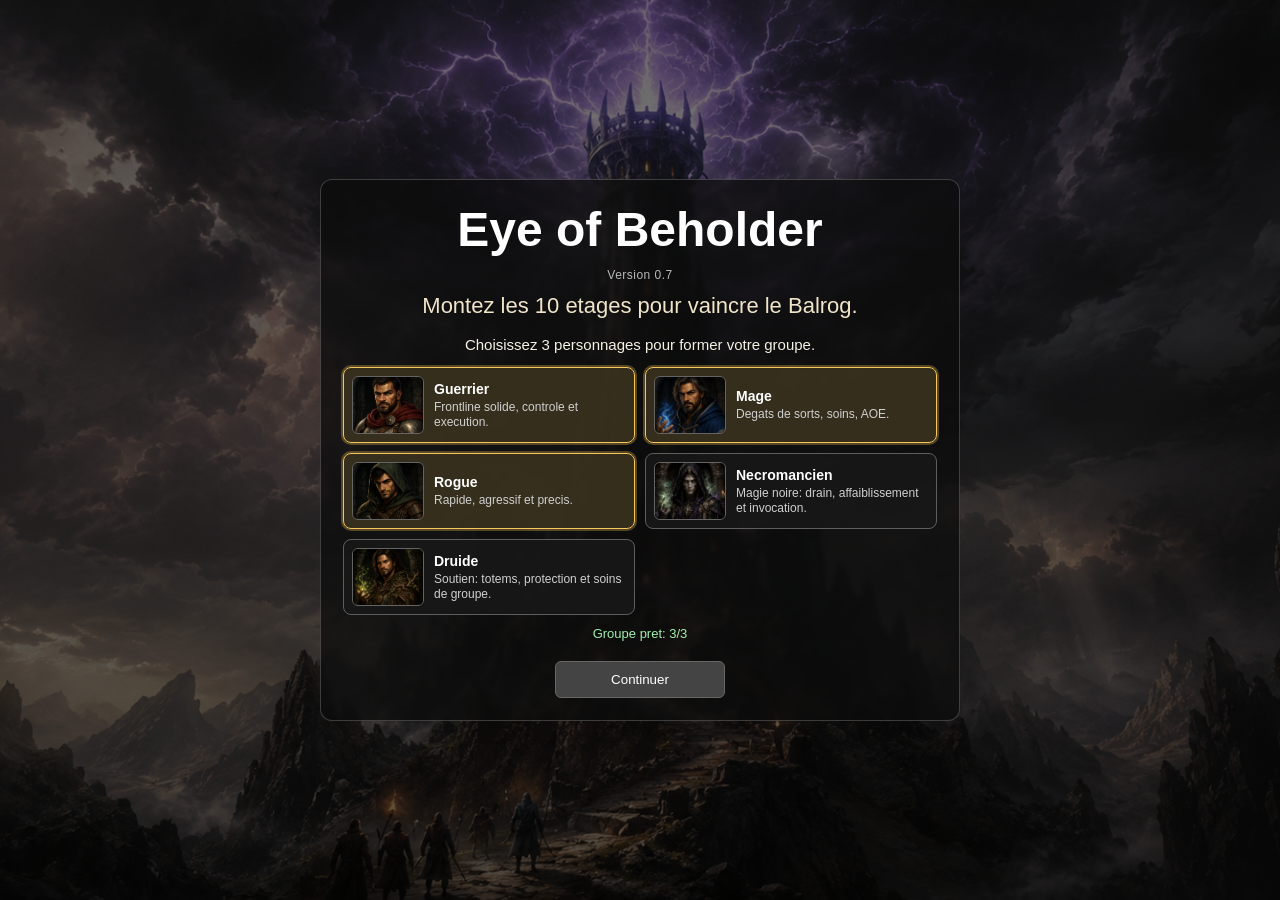
==== commit 44021fa1: "ajout expérience" ====
--- a/index.html
+++ b/index.html
@@ -10,6 +10,7 @@
     <div id="splash-screen">
         <div id="splash-content">
             <h1>Eye of Beholder</h1>
+            <p id="splash-version">Version 0.7</p>
             <p>Montez les 10 etages pour vaincre le Balrog.</p>
             <p id="splash-party-instructions">Choisissez 3 personnages pour former votre groupe.</p>
             <div id="splash-party-selection"></div>
@@ -31,7 +32,6 @@
                         <button id="move-right">Droite</button>
                         <button id="climb-stairs">Monter Escalier</button>
                         <button id="rest">Se Reposer</button>
-                        <button id="open-bestiary" type="button">Bestiaire</button>
                     </div>
                 </div>
             </div>
@@ -43,7 +43,10 @@
             </div>
         </div>
         <div id="character-panel">
-            <h3>Personnages</h3>
+            <div id="character-panel-header">
+                <h3>Personnages</h3>
+                <button id="open-bestiary" type="button">Bestiaire</button>
+            </div>
             <div id="characters"></div>
         </div>
     </div>
@@ -58,9 +61,9 @@
                     <h4 style="margin:0 0 8px 0; font-size:14px;">Ordre des tours</h4>
                     <div id="combat-turn-order-list" style="display:flex; flex-direction:column; gap:6px;"></div>
                 </div>
-                <div id="combat-modal-center-info" style="flex:1 1 auto; min-height:0; display:flex; flex-direction:column;">
+                <div id="combat-modal-center-info" style="flex:1 1 auto; min-height:0; display:flex; flex-direction:column; overflow:hidden;">
                     <div id="combat-modal-active" style="min-height:56px;"></div>
-                    <div id="combat-modal-log" style="margin-top:8px; background:#111; padding:6px; color:#fff; min-height:140px; height:auto; flex:1 1 auto; overflow:auto; border-radius:4px;"></div>
+                    <div id="combat-modal-log" style="margin-top:8px; background:#111; padding:6px; color:#fff; min-height:0; height:0; flex:1 1 0; overflow:auto; border-radius:4px;"></div>
                 </div>
                 <div id="combat-modal-center-actions" style="width:340px; display:grid; grid-template-columns:1fr; gap:8px;">
                     <!-- Action buttons -->
--- a/css/style.css
+++ b/css/style.css
@@ -40,6 +40,13 @@
 #splash-content h1 {
     margin: 0 0 10px;
     font-size: clamp(30px, 5vw, 48px);
+}
+
+#splash-version {
+    margin: 0 0 8px !important;
+    font-size: 12px !important;
+    color: #b9b9b9 !important;
+    letter-spacing: 0.04em;
 }
 
 #splash-content p {
@@ -177,24 +184,31 @@
     position: absolute;
     top: 12px;
     left: 12px;
-    width: min(920px, calc(100% - 24px));
+    width: calc(100% - 24px);
+    height: calc(100% - 24px);
     padding: 20px;
     border: 1px solid #3a3a3a;
     border-radius: 10px;
     background: rgba(20, 20, 20, 0.92);
     backdrop-filter: blur(2px);
     z-index: 2;
+    display: flex;
+    flex-direction: column;
 }
 
 #map {
     display: grid;
     grid-template-columns: repeat(4, 1fr);
-    grid-template-rows: repeat(3, 102px);
+    grid-template-rows: repeat(3, minmax(0, 1fr));
     gap: 11px;
     background-color: #0b0b0b;
     padding: 14px;
     border-radius: 8px;
     margin-bottom: 16px;
+    flex: 1;
+    min-height: 0;
+    width: 100%;
+    height: 100%;
 }
 
 .room {
@@ -295,15 +309,45 @@
         0 0 8px rgba(63, 234, 142, 0.45);
 }
 
+.room {
+    --tile-image: url('../Images/pierre.png');
+    background-image: var(--tile-image), var(--tile-image);
+    background-size: contain, cover;
+    background-position: center, center;
+    background-repeat: no-repeat, no-repeat;
+}
+
+.room.stairs,
+.room.stairs.monster {
+    --tile-image: url('../Images/escalier.png');
+}
+
+.room.monster {
+    --tile-image: url('../Images/BandeMonstre.png');
+}
+
+.room.current,
+.room.stairs.current,
+.room.monster.current,
+.room.rest.current {
+    --tile-image: url('../Images/BandeHeroes.png');
+}
+
 #controls {
     display: grid;
     grid-template-columns: repeat(3, 1fr);
     grid-template-areas:
         '. up .'
         'left down right'
-        'stairs rest rest'
-        'bestiary bestiary bestiary';
+        'stairs rest .';
     gap: 6px;
+    width: min(680px, 100%);
+    align-self: center;
+}
+
+#controls button {
+    padding: 7px 10px;
+    font-size: 14px;
 }
 
 #move-up {
@@ -330,8 +374,23 @@
     grid-area: rest;
 }
 
-#open-bestiary {
-    grid-area: bestiary;
+#character-panel-header {
+    display: flex;
+    align-items: center;
+    justify-content: space-between;
+    gap: 10px;
+    margin-bottom: 8px;
+}
+
+#character-panel-header h3 {
+    margin: 0;
+}
+
+#character-panel-header #open-bestiary {
+    margin-left: auto;
+    width: auto;
+    min-width: 130px;
+    padding: 7px 12px;
 }
 
 #utility-panel {
@@ -1440,6 +1499,13 @@
     max-width: 340px;
     min-height: 220px;
     flex: 0 1 clamp(230px, 28vw, 340px);
+    transition: border-color 0.2s ease, box-shadow 0.2s ease, background-color 0.2s ease;
+}
+
+.combat-monster-row.active-turn {
+    border-color: #ee7f6a;
+    box-shadow: 0 0 0 2px rgba(238, 127, 106, 0.35);
+    background-color: #3d2a27;
 }
 
 .combat-monster-row + .combat-monster-row {
@@ -1525,6 +1591,7 @@
     #map-panel {
         position: static;
         width: 100%;
+        height: auto;
         max-width: none;
         border-radius: 0;
         border-left: none;
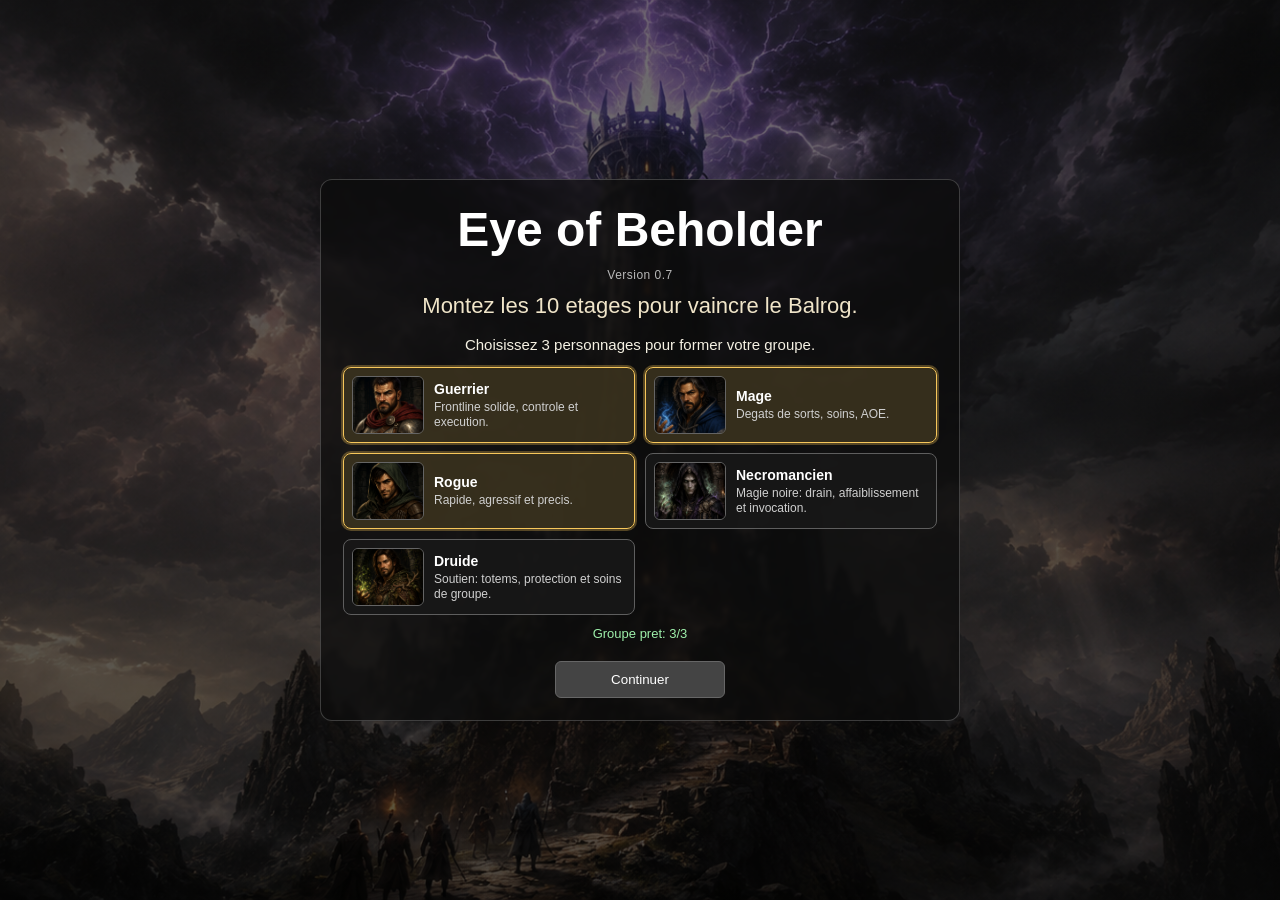
==== commit 66ccf0a0: "Correction image" ====
--- a/index.html
+++ b/index.html
@@ -44,7 +44,6 @@
         </div>
         <div id="character-panel">
             <div id="character-panel-header">
-                <h3>Personnages</h3>
                 <button id="open-bestiary" type="button">Bestiaire</button>
             </div>
             <div id="characters"></div>
--- a/css/style.css
+++ b/css/style.css
@@ -335,14 +335,14 @@
 
 #controls {
     display: grid;
-    grid-template-columns: repeat(3, 1fr);
+    grid-template-columns: 1fr auto auto auto 1fr auto;
     grid-template-areas:
-        '. up .'
-        'left down right'
-        'stairs rest .';
-    gap: 6px;
-    width: min(680px, 100%);
-    align-self: center;
+        '. . up . . .'
+        '. left down right . rest'
+        'stairs . . . . .';
+    gap: 8px;
+    width: 100%;
+    align-self: stretch;
 }
 
 #controls button {
@@ -350,6 +350,35 @@
     font-size: 14px;
 }
 
+#controls button.main-ui-icon-btn {
+    width: 60px;
+    height: 60px;
+    min-width: 60px;
+    min-height: 60px;
+    padding: 0;
+    border-radius: 8px;
+    border: 1px solid #6f6f6f;
+    background-color: #2c2c2c;
+    background-position: center;
+    background-repeat: no-repeat;
+    background-size: contain;
+    justify-self: center;
+    font-size: 0;
+    line-height: 0;
+    color: transparent;
+    text-indent: -9999px;
+    overflow: hidden;
+}
+
+#controls button.main-ui-icon-btn:hover {
+    background-color: #3a3a3a;
+    filter: brightness(1.08);
+}
+
+#controls button.main-ui-icon-btn:disabled {
+    filter: grayscale(0.85);
+}
+
 #move-up {
     grid-area: up;
 }
@@ -374,12 +403,59 @@
     grid-area: rest;
 }
 
+#move-up.main-ui-icon-btn {
+    background-image: url('../Images/Deplacement_Haut.png');
+}
+
+#move-down.main-ui-icon-btn {
+    background-image: url('../Images/Deplacement_Bas.png');
+}
+
+#move-left.main-ui-icon-btn {
+    background-image: url('../Images/Deplacement_Gauche.png');
+}
+
+#move-right.main-ui-icon-btn {
+    background-image: url('../Images/Deplacement_Droite.png');
+}
+
+#rest.main-ui-icon-btn {
+    position: relative;
+    background-image: url('../Images/Repos.png');
+    justify-self: end;
+    align-self: center;
+}
+
+#rest.main-ui-icon-btn::after {
+    content: attr(data-rations);
+    position: absolute;
+    right: -5px;
+    bottom: -5px;
+    min-width: 18px;
+    height: 18px;
+    padding: 0 4px;
+    border-radius: 999px;
+    border: 1px solid #222;
+    background: #2f6f3e;
+    color: #fff;
+    font-size: 11px;
+    font-weight: 700;
+    line-height: 16px;
+    text-align: center;
+    text-indent: 0;
+}
+
+#rest.main-ui-icon-btn[data-rations="0"]::after {
+    background: #8a3e3e;
+}
+
 #character-panel-header {
-    display: flex;
-    align-items: center;
-    justify-content: space-between;
-    gap: 10px;
-    margin-bottom: 8px;
+    position: absolute;
+    top: 10px;
+    right: 10px;
+    z-index: 3;
+    display: block;
+    margin: 0;
 }
 
 #character-panel-header h3 {
@@ -387,10 +463,35 @@
 }
 
 #character-panel-header #open-bestiary {
-    margin-left: auto;
+    margin-left: 0;
     width: auto;
     min-width: 130px;
     padding: 7px 12px;
+}
+
+#character-panel-header #open-bestiary.main-ui-icon-btn {
+    width: 60px;
+    height: 60px;
+    min-width: 60px;
+    min-height: 60px;
+    padding: 0;
+    border-radius: 8px;
+    border: 1px solid #6f6f6f;
+    background-color: #2c2c2c;
+    background-image: url('../Images/Bestiaire.png');
+    background-position: center;
+    background-repeat: no-repeat;
+    background-size: contain;
+    font-size: 0;
+    line-height: 0;
+    color: transparent;
+    text-indent: -9999px;
+    overflow: hidden;
+}
+
+#character-panel-header #open-bestiary.main-ui-icon-btn:hover {
+    background-color: #3a3a3a;
+    filter: brightness(1.08);
 }
 
 #utility-panel {
@@ -431,6 +532,7 @@
     border: 1px solid #2f2f2f;
     border-radius: 10px;
     padding: 10px;
+    position: relative;
     display: flex;
     flex-direction: column;
     min-height: 210px;
@@ -1233,6 +1335,7 @@
 #combat-modal-center-actions {
     align-content: start;
     align-items: start;
+    justify-items: start;
     grid-auto-rows: max-content;
 }
 
@@ -1243,6 +1346,47 @@
     border-radius: 5px;
     border: 1px solid #888;
     cursor: pointer;
+    transition: transform 0.12s ease, filter 0.12s ease, border-color 0.12s ease;
+}
+
+#combat-modal-center-actions button:disabled {
+    cursor: not-allowed;
+    opacity: 0.55;
+    filter: grayscale(0.6);
+}
+
+#combat-modal-center-actions .combat-action-btn {
+    display: flex;
+    align-items: center;
+    justify-content: center;
+    overflow: hidden;
+    min-height: 68px;
+}
+
+#combat-modal-center-actions .combat-action-btn.combat-action-with-icon {
+    min-height: 70px;
+    width: 70px;
+    height: 70px;
+    padding: 0;
+    border: 0;
+    border-radius: 0;
+    background: transparent;
+    line-height: 0;
+}
+
+#combat-modal-center-actions .combat-action-btn.combat-action-with-icon:not(:disabled):hover {
+    transform: translateY(-1px);
+    filter: brightness(1.08);
+}
+
+#combat-modal-center-actions .combat-action-icon {
+    display: block;
+    width: 70px;
+    height: 70px;
+    max-width: none;
+    max-height: none;
+    object-fit: contain;
+    pointer-events: none;
 }
 
 #combat-turn-order-list {
@@ -1407,7 +1551,7 @@
     width: 100%;
     height: auto;
     aspect-ratio: 20 / 9;
-    object-fit: cover;
+    object-fit: scale-down;
     object-position: center 30%;
     border-radius: 5px;
     border: 1px solid #666;
@@ -1516,7 +1660,7 @@
     width: 100%;
     height: auto;
     aspect-ratio: 20 / 9;
-    object-fit: cover;
+    object-fit: scale-down;
     object-position: center 30%;
     border-radius: 5px;
     border: 1px solid #666;
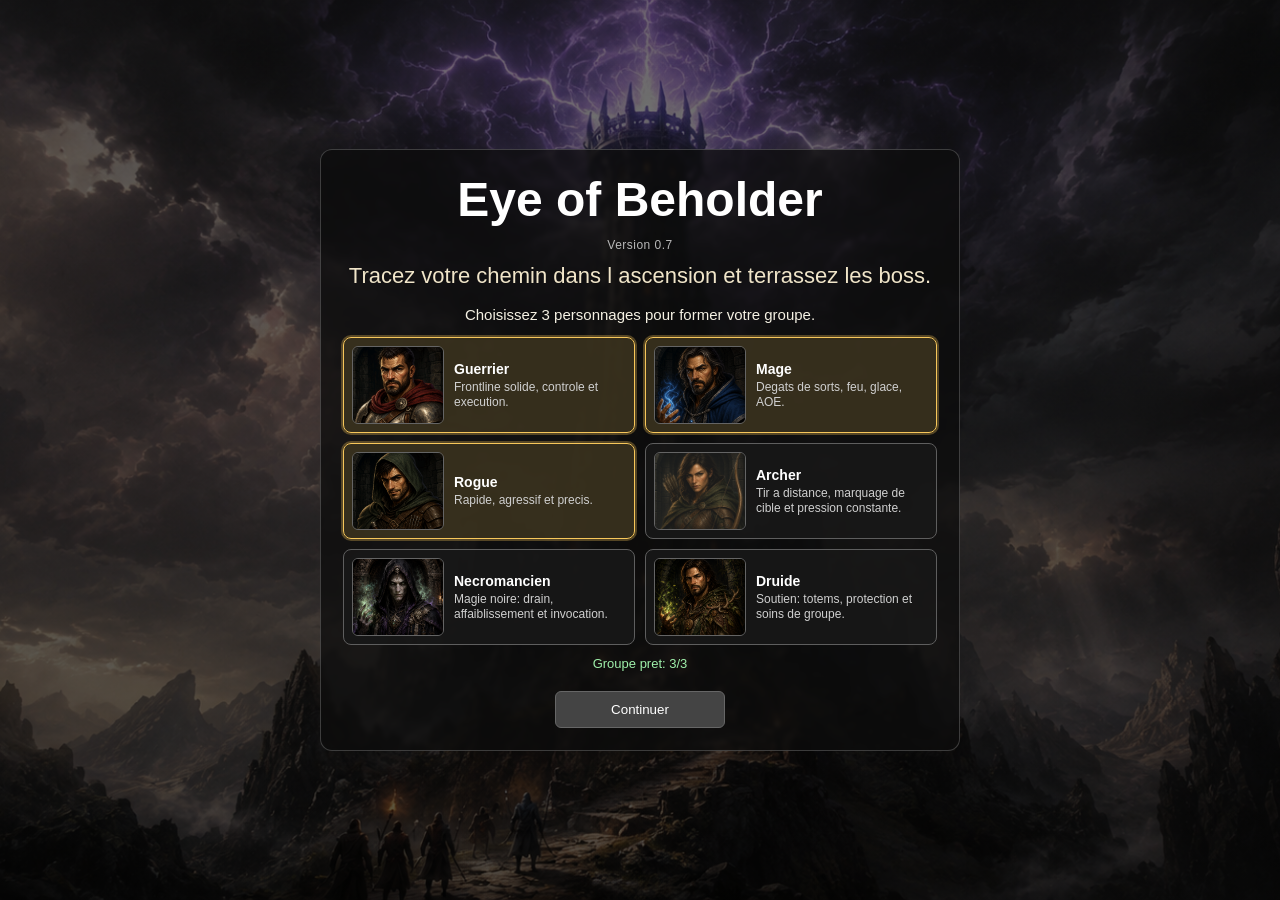
==== commit 902ebef2: "changement de tour" ====
--- a/index.html
+++ b/index.html
@@ -11,7 +11,7 @@
         <div id="splash-content">
             <h1>Eye of Beholder</h1>
             <p id="splash-version">Version 0.7</p>
-            <p>Montez les 10 etages pour vaincre le Balrog.</p>
+            <p>Tracez votre chemin dans l ascension et terrassez les boss.</p>
             <p id="splash-party-instructions">Choisissez 3 personnages pour former votre groupe.</p>
             <div id="splash-party-selection"></div>
             <p id="splash-party-status"></p>
@@ -26,10 +26,6 @@
                     <h3 id="map-panel-title">Plan de l'etage</h3>
                     <div id="map"></div>
                     <div id="controls">
-                        <button id="move-up">Haut</button>
-                        <button id="move-down">Bas</button>
-                        <button id="move-left">Gauche</button>
-                        <button id="move-right">Droite</button>
                         <button id="climb-stairs">Monter Escalier</button>
                         <button id="rest">Se Reposer</button>
                     </div>
@@ -113,6 +109,14 @@
             <button id="game-over-restart" type="button">Recommencer</button>
         </div>
     </div>
+    <div id="combat-summary-modal" style="display: none;">
+        <div id="combat-summary-content">
+            <h2>Victoire</h2>
+            <div id="combat-summary-subtitle"></div>
+            <div id="combat-summary-sections"></div>
+            <button id="combat-summary-continue" type="button">Continuer</button>
+        </div>
+    </div>
     <script src="js/character.js"></script>
     <script src="js/dungeon.js"></script>
     <script src="js/combat.js"></script>
--- a/css/style.css
+++ b/css/style.css
@@ -93,8 +93,8 @@
 }
 
 .splash-class-portrait {
-    width: 72px;
-    height: 58px;
+    width: 92px;
+    height: 78px;
     border: 1px solid #646464;
     border-radius: 6px;
     object-fit: cover;
@@ -198,8 +198,8 @@
 
 #map {
     display: grid;
-    grid-template-columns: repeat(4, 1fr);
-    grid-template-rows: repeat(3, minmax(0, 1fr));
+    grid-template-columns: repeat(var(--map-cols, 4), 1fr);
+    grid-template-rows: repeat(var(--map-rows, 3), minmax(0, 1fr));
     gap: 11px;
     background-color: #0b0b0b;
     padding: 14px;
@@ -209,6 +209,9 @@
     min-height: 0;
     width: 100%;
     height: 100%;
+    position: relative;
+    overflow: auto;
+    scrollbar-gutter: stable both-edges;
 }
 
 .room {
@@ -230,15 +233,111 @@
     text-shadow: 0 1px 0 rgba(255, 255, 255, 0.35);
 }
 
-.room.current {
-    background-image: url('../Images/BandeHeroes.png');
+#map.map-ascent-path {
+    gap: 12px;
+    padding: 14px;
+    grid-template-columns: repeat(var(--map-cols, 4), minmax(var(--map-cell-size, 92px), 1fr));
+    grid-template-rows: repeat(var(--map-rows, 3), var(--map-cell-size, 92px));
+    align-content: start;
+}
+
+#map.map-ascent-path .room.map-node {
+    min-width: 0;
+    min-height: 0;
+    font-size: clamp(12px, 1.3vw, 18px);
+    position: relative;
+    z-index: 1;
+}
+
+#map.map-ascent-path .room.map-node.boss {
+    background-image: var(--tile-image);
     background-size: cover;
     background-position: center;
     background-repeat: no-repeat;
-    border-color: #6be399;
+    background-color: rgba(12, 12, 12, 0.85);
+}
+
+#map.map-ascent-path .room.map-node.map-node-current {
+    border-color: #f7c75b;
     box-shadow:
-        inset 0 0 0 2px rgba(0, 255, 120, 0.95),
-        0 0 8px rgba(63, 234, 142, 0.45);
+        inset 0 0 0 2px rgba(247, 199, 91, 0.95),
+        0 0 8px rgba(247, 199, 91, 0.45);
+}
+
+#map.map-ascent-path .map-path-connections {
+    position: absolute;
+    top: 0;
+    left: 0;
+    pointer-events: none;
+    z-index: 0;
+    overflow: visible;
+}
+
+#map.map-ascent-path .map-path-link {
+    stroke: rgba(116, 129, 154, 0.45);
+    stroke-width: 3px;
+    stroke-linecap: round;
+    stroke-dasharray: 3 12;
+}
+
+#map.map-ascent-path .map-path-link-active {
+    stroke: rgba(238, 207, 122, 0.78);
+    stroke-width: 4px;
+    stroke-dasharray: 3 12;
+}
+
+#map.map-ascent-path .map-path-link-cleared {
+    stroke: rgba(111, 191, 134, 0.85);
+    stroke-width: 4px;
+    stroke-dasharray: 3 12;
+}
+
+#map.map-ascent-path .room.map-node.locked {
+    opacity: 0.36;
+    filter: grayscale(0.72);
+}
+
+#map.map-ascent-path .room.map-node.locked.boss {
+    opacity: 0.9;
+    filter: grayscale(0.18) brightness(1.15);
+    border-color: #f0b090;
+    box-shadow: inset 0 0 0 1px rgba(247, 143, 104, 0.75);
+}
+
+#map.map-ascent-path .room.map-node.available {
+    opacity: 1;
+    filter: none;
+}
+
+#map.map-ascent-path .room.map-node.cleared {
+    opacity: 0.78;
+    border-color: #6fbf86;
+    box-shadow: inset 0 0 0 1px rgba(111, 191, 134, 0.6);
+}
+
+#map.map-ascent-path .room.map-node.map-node-clickable {
+    cursor: pointer;
+}
+
+#map.map-ascent-path .room.map-node.map-node-clickable:hover {
+    transform: translateY(-1px);
+    filter: brightness(1.1);
+}
+
+#map.map-ascent-path .room.map-node.map-node-clickable:focus-visible {
+    outline: 2px solid #f7c75b;
+    outline-offset: 2px;
+}
+
+.room.current {
+    background-image: url('../Images/pierre.png');
+    background-size: cover;
+    background-position: center;
+    background-repeat: no-repeat;
+    border-color: #f7c75b;
+    box-shadow:
+        inset 0 0 0 2px rgba(247, 199, 91, 0.95),
+        0 0 8px rgba(247, 199, 91, 0.45);
 }
 
 .room.stairs {
@@ -258,13 +357,13 @@
 }
 
 .room.stairs.current {
-    background-image: url('../Images/BandeHeroes.png');
+    background-image: url('../Images/escalier.png');
     background-size: cover;
     background-position: center;
     background-repeat: no-repeat;
     box-shadow:
-        inset 0 0 0 2px rgba(0, 255, 120, 0.95),
-        0 0 8px rgba(63, 234, 142, 0.45);
+        inset 0 0 0 2px rgba(247, 199, 91, 0.95),
+        0 0 8px rgba(247, 199, 91, 0.45);
 }
 
 .room.monster {
@@ -281,17 +380,17 @@
 }
 
 .room.monster.current {
-    background-image: url('../Images/BandeHeroes.png');
+    background-image: url('../Images/BandeMonstre.png');
     background-size: cover;
     background-position: center;
     background-repeat: no-repeat;
     box-shadow:
-        inset 0 0 0 2px rgba(0, 255, 120, 0.95),
-        0 0 8px rgba(63, 234, 142, 0.45);
+        inset 0 0 0 2px rgba(247, 199, 91, 0.95),
+        0 0 8px rgba(247, 199, 91, 0.45);
 }
 
 .room.rest {
-    background-image: url('../Images/pierre.png');
+    background-image: url('../Images/FeuDeCamp.png');
     background-size: cover;
     background-position: center;
     background-repeat: no-repeat;
@@ -300,13 +399,18 @@
 }
 
 .room.rest.current {
-    background-image: url('../Images/BandeHeroes.png');
+    background-image: url('../Images/FeuDeCamp.png');
     background-size: cover;
     background-position: center;
     background-repeat: no-repeat;
     box-shadow:
-        inset 0 0 0 2px rgba(0, 255, 120, 0.95),
-        0 0 8px rgba(63, 234, 142, 0.45);
+        inset 0 0 0 2px rgba(247, 199, 91, 0.95),
+        0 0 8px rgba(247, 199, 91, 0.45);
+}
+
+.room.boss {
+    border-color: #f78f68;
+    box-shadow: inset 0 0 0 1px rgba(247, 143, 104, 0.6);
 }
 
 .room {
@@ -326,11 +430,24 @@
     --tile-image: url('../Images/BandeMonstre.png');
 }
 
-.room.current,
-.room.stairs.current,
-.room.monster.current,
+.room.rest {
+    --tile-image: url('../Images/FeuDeCamp.png');
+}
+
+.room.current {
+    --tile-image: url('../Images/pierre.png');
+}
+
+.room.stairs.current {
+    --tile-image: url('../Images/escalier.png');
+}
+
+.room.monster.current {
+    --tile-image: url('../Images/BandeMonstre.png');
+}
+
 .room.rest.current {
-    --tile-image: url('../Images/BandeHeroes.png');
+    --tile-image: url('../Images/FeuDeCamp.png');
 }
 
 #controls {
@@ -421,7 +538,7 @@
 
 #rest.main-ui-icon-btn {
     position: relative;
-    background-image: url('../Images/Repos.png');
+    background-image: url('../Images/FeuDeCamp.png');
     justify-self: end;
     align-self: center;
 }
@@ -736,6 +853,32 @@
     font-size: 23px;
 }
 
+.inventory-character-title-row {
+    display: flex;
+    align-items: center;
+    gap: 8px;
+}
+
+.inventory-character-title-row h3 {
+    margin: 0;
+    flex: 1;
+    text-align: center;
+}
+
+.inventory-character-nav-btn {
+    min-width: 34px;
+    min-height: 34px;
+    padding: 6px 8px;
+    border-radius: 6px;
+}
+
+.inventory-character-nav-meta {
+    margin: 2px 0 8px;
+    color: #b8b8b8;
+    font-size: 13px;
+    text-align: center;
+}
+
 .inventory-character-meta h3 span {
     font-size: 17px;
     color: #c8c8c8;
@@ -1165,7 +1308,7 @@
     margin-top: 2px;
 }
 
-#combat-modal, #level-up-modal, #inventory-modal, #chest-modal, #game-over-modal {
+#combat-modal, #level-up-modal, #inventory-modal, #chest-modal, #game-over-modal, #combat-summary-modal {
     position: fixed;
     top: 0;
     left: 0;
@@ -1178,7 +1321,7 @@
     z-index: 10000;
 }
 
-#combat-content, #level-up-content, #inventory-content, #chest-content, #game-over-content {
+#combat-content, #level-up-content, #inventory-content, #chest-content, #game-over-content, #combat-summary-content {
     background-color: #222;
     color: #fff;
     padding: 20px;
@@ -1219,6 +1362,95 @@
     border: 1px solid #7b3636;
 }
 
+#combat-summary-content {
+    width: min(980px, 96vw);
+    min-height: 0;
+    max-height: 92vh;
+    gap: 12px;
+    text-align: left;
+    background: linear-gradient(180deg, #18221d 0%, #131a16 100%);
+    border: 1px solid #3a5a49;
+}
+
+#combat-summary-content h2 {
+    margin: 0;
+    text-align: center;
+    color: #b8efc9;
+}
+
+#combat-summary-subtitle {
+    margin: 0;
+    text-align: center;
+    font-size: 14px;
+    color: #d5e5dc;
+}
+
+#combat-summary-sections {
+    display: grid;
+    grid-template-columns: repeat(auto-fit, minmax(260px, 1fr));
+    gap: 10px;
+}
+
+.combat-summary-section {
+    background: rgba(255, 255, 255, 0.04);
+    border: 1px solid rgba(144, 184, 163, 0.35);
+    border-radius: 8px;
+    padding: 10px;
+    min-height: 120px;
+}
+
+.combat-summary-section h3 {
+    margin: 0 0 8px;
+    font-size: 15px;
+    color: #bce6cc;
+}
+
+.combat-summary-empty {
+    margin: 0;
+    color: #b8c8bf;
+    font-size: 13px;
+}
+
+.combat-summary-list {
+    margin: 0;
+    padding-left: 18px;
+    display: flex;
+    flex-direction: column;
+    gap: 6px;
+    font-size: 13px;
+}
+
+.combat-summary-table {
+    width: 100%;
+    border-collapse: collapse;
+    font-size: 13px;
+}
+
+.combat-summary-table th,
+.combat-summary-table td {
+    border-bottom: 1px solid rgba(154, 191, 171, 0.25);
+    padding: 6px 4px;
+    text-align: left;
+}
+
+.combat-summary-table th {
+    color: #d8efdf;
+    font-weight: 700;
+}
+
+.combat-summary-table td {
+    color: #f0f5f2;
+}
+
+.combat-summary-stat {
+    font-weight: 700;
+}
+
+#combat-summary-continue {
+    align-self: center;
+    min-width: 180px;
+}
+
 #game-over-content h2 {
     margin: 0;
     font-size: 36px;
@@ -1374,6 +1606,10 @@
     line-height: 0;
 }
 
+#combat-modal-center-actions .combat-action-btn.combat-action-with-icon.combat-action-has-indicator {
+    position: relative;
+}
+
 #combat-modal-center-actions .combat-action-btn.combat-action-with-icon:not(:disabled):hover {
     transform: translateY(-1px);
     filter: brightness(1.08);
@@ -1386,6 +1622,24 @@
     max-width: none;
     max-height: none;
     object-fit: contain;
+    pointer-events: none;
+}
+
+#combat-modal-center-actions .combat-action-indicator {
+    position: absolute;
+    right: 2px;
+    bottom: 2px;
+    z-index: 1;
+    min-width: 30px;
+    padding: 2px 4px;
+    border-radius: 4px;
+    border: 1px solid #f8d175;
+    background: rgba(0, 0, 0, 0.78);
+    color: #f8d175;
+    font-size: 11px;
+    font-weight: 700;
+    line-height: 1;
+    text-align: center;
     pointer-events: none;
 }
 
@@ -1467,8 +1721,8 @@
     border-radius: 6px;
     min-width: 260px;
     width: clamp(260px, 30vw, 420px);
-    max-width: 420px;
-    min-height: 250px;
+    max-width: 220px;
+    min-height: 210px;
     flex: 0 1 clamp(260px, 30vw, 420px);
     border: 1px solid #555;
     transition: border-color 0.2s ease, box-shadow 0.2s ease, background-color 0.2s ease;
@@ -1545,6 +1799,57 @@
     position: relative;
     display: block;
     overflow: visible;
+}
+
+.combat-status-icons {
+    position: absolute;
+    right: 6px;
+    bottom: 12px;
+    display: flex;
+    flex-wrap: wrap;
+    justify-content: flex-end;
+    align-items: center;
+    gap: 4px;
+    max-width: calc(100% - 10px);
+    z-index: 3;
+    pointer-events: auto;
+}
+
+.combat-status-icon-slot {
+    position: relative;
+    width: 20px;
+    height: 20px;
+    display: inline-flex;
+    align-items: center;
+    justify-content: center;
+}
+
+.combat-status-icon {
+    width: 18px;
+    height: 18px;
+    border-radius: 50%;
+    border: 1px solid rgba(255, 255, 255, 0.75);
+    background: rgba(0, 0, 0, 0.55);
+    object-fit: cover;
+    box-shadow: 0 0 6px rgba(0, 0, 0, 0.6);
+}
+
+.combat-status-turns {
+    position: absolute;
+    right: -4px;
+    bottom: -4px;
+    min-width: 12px;
+    height: 12px;
+    padding: 0 2px;
+    border-radius: 8px;
+    border: 1px solid rgba(255, 255, 255, 0.8);
+    background: rgba(0, 0, 0, 0.86);
+    color: #f5f5f5;
+    font-size: 9px;
+    font-weight: 700;
+    line-height: 12px;
+    text-align: center;
+    white-space: nowrap;
 }
 
 .combat-character-portrait {
@@ -1640,7 +1945,7 @@
     background-color: #333;
     min-width: 230px;
     width: clamp(230px, 28vw, 340px);
-    max-width: 340px;
+    max-width: 240px;
     min-height: 220px;
     flex: 0 1 clamp(230px, 28vw, 340px);
     transition: border-color 0.2s ease, box-shadow 0.2s ease, background-color 0.2s ease;
@@ -1663,7 +1968,7 @@
     object-fit: scale-down;
     object-position: center 30%;
     border-radius: 5px;
-    border: 1px solid #666;
+    border: 0px solid #666;
     display: block;
     margin-bottom: 6px;
 }
@@ -1779,6 +2084,16 @@
         aspect-ratio: 2 / 1;
     }
 
+    .combat-status-icon-slot {
+        width: 18px;
+        height: 18px;
+    }
+
+    .combat-status-icon {
+        width: 16px;
+        height: 16px;
+    }
+
     .combat-character-summary-row {
         gap: 6px;
     }
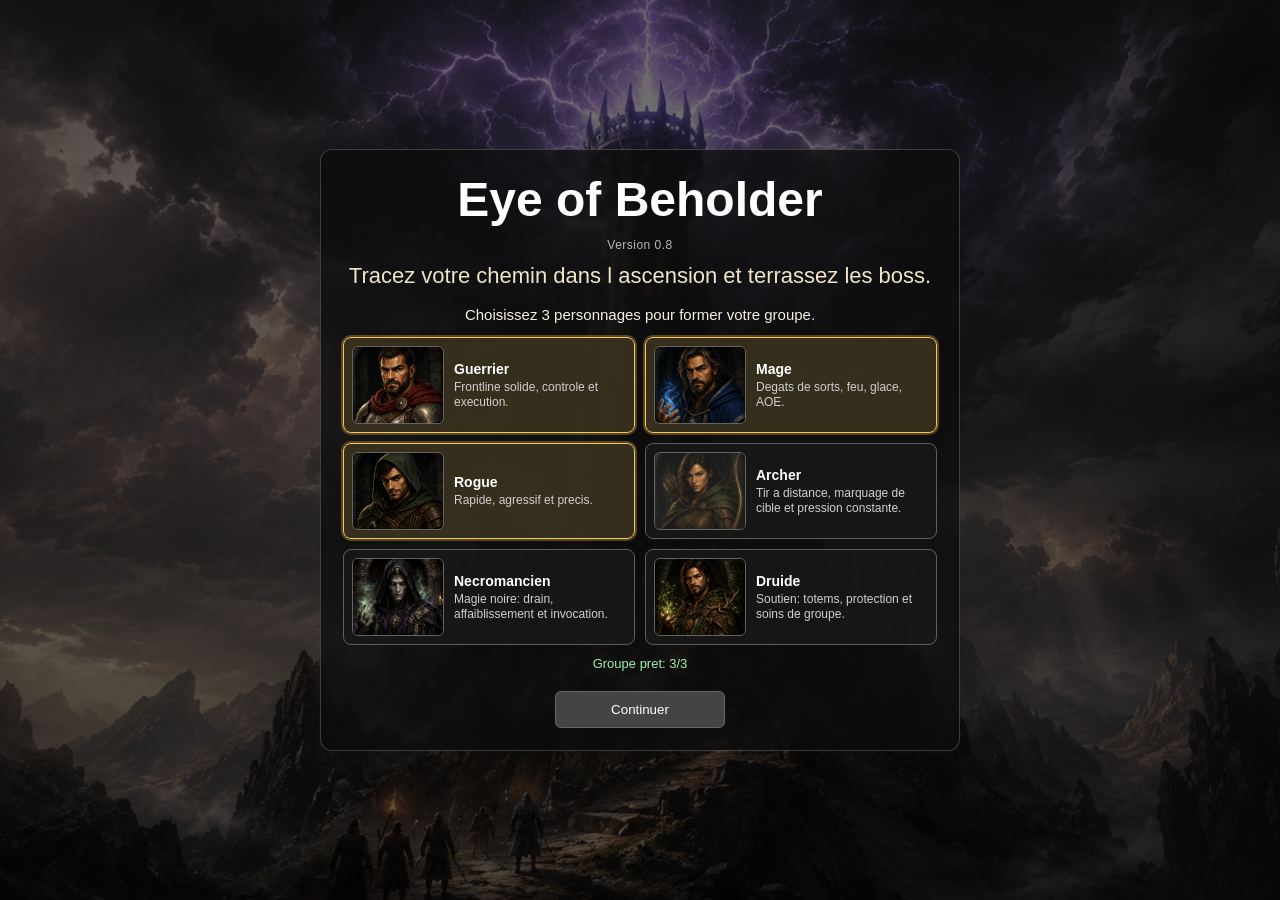
==== commit 20fdd17c: "Ajout monstre et skill" ====
--- a/index.html
+++ b/index.html
@@ -10,7 +10,7 @@
     <div id="splash-screen">
         <div id="splash-content">
             <h1>Eye of Beholder</h1>
-            <p id="splash-version">Version 0.7</p>
+            <p id="splash-version">Version 0.8</p>
             <p>Tracez votre chemin dans l ascension et terrassez les boss.</p>
             <p id="splash-party-instructions">Choisissez 3 personnages pour former votre groupe.</p>
             <div id="splash-party-selection"></div>
--- a/css/style.css
+++ b/css/style.css
@@ -329,6 +329,65 @@
     outline-offset: 2px;
 }
 
+#map.map-ascent-path .room.map-node.monster.red-room {
+    border-color: #ff6464;
+    box-shadow:
+        inset 0 0 0 2px rgba(255, 100, 100, 0.9),
+        0 0 14px rgba(193, 31, 31, 0.6);
+}
+
+#map.map-ascent-path .room.map-node.monster.red-room::before {
+    content: '';
+    position: absolute;
+    inset: 0;
+    border-radius: inherit;
+    pointer-events: none;
+    background:
+        radial-gradient(circle at 18% 16%, rgba(255, 130, 130, 0.5), rgba(255, 130, 130, 0) 58%),
+        linear-gradient(160deg, rgba(120, 0, 0, 0.28), rgba(255, 70, 70, 0.12));
+}
+
+#map.map-ascent-path .room.map-node.monster.red-room::after {
+    content: '!';
+    position: absolute;
+    top: 4px;
+    right: 4px;
+    width: 18px;
+    height: 18px;
+    border-radius: 999px;
+    border: 1px solid rgba(255, 214, 214, 0.95);
+    background: rgba(181, 18, 18, 0.96);
+    color: #fff4f4;
+    font-size: 13px;
+    font-weight: 800;
+    line-height: 16px;
+    text-align: center;
+    text-shadow: none;
+    box-shadow: 0 0 6px rgba(255, 67, 67, 0.75);
+}
+
+#map.map-ascent-path .room.map-node.available.monster.red-room {
+    animation: red-room-node-pulse 1.7s ease-in-out infinite;
+}
+
+#map.map-ascent-path .room.map-node.locked.monster.red-room {
+    opacity: 0.62;
+    filter: grayscale(0.22) saturate(1.38) brightness(0.88);
+}
+
+@keyframes red-room-node-pulse {
+    0%, 100% {
+        box-shadow:
+            inset 0 0 0 2px rgba(255, 100, 100, 0.9),
+            0 0 10px rgba(193, 31, 31, 0.45);
+    }
+    50% {
+        box-shadow:
+            inset 0 0 0 2px rgba(255, 128, 128, 0.95),
+            0 0 20px rgba(213, 42, 42, 0.78);
+    }
+}
+
 .room.current {
     background-image: url('../Images/pierre.png');
     background-size: cover;
@@ -387,6 +446,20 @@
     box-shadow:
         inset 0 0 0 2px rgba(247, 199, 91, 0.95),
         0 0 8px rgba(247, 199, 91, 0.45);
+}
+
+.room.monster.red-room {
+    border-color: #ff6a6a;
+    box-shadow:
+        inset 0 0 0 2px rgba(255, 106, 106, 0.72),
+        0 0 10px rgba(190, 45, 45, 0.52);
+}
+
+.room.monster.red-room.current {
+    box-shadow:
+        inset 0 0 0 2px rgba(247, 199, 91, 0.95),
+        0 0 8px rgba(247, 199, 91, 0.45),
+        0 0 14px rgba(180, 52, 52, 0.42);
 }
 
 .room.rest {
